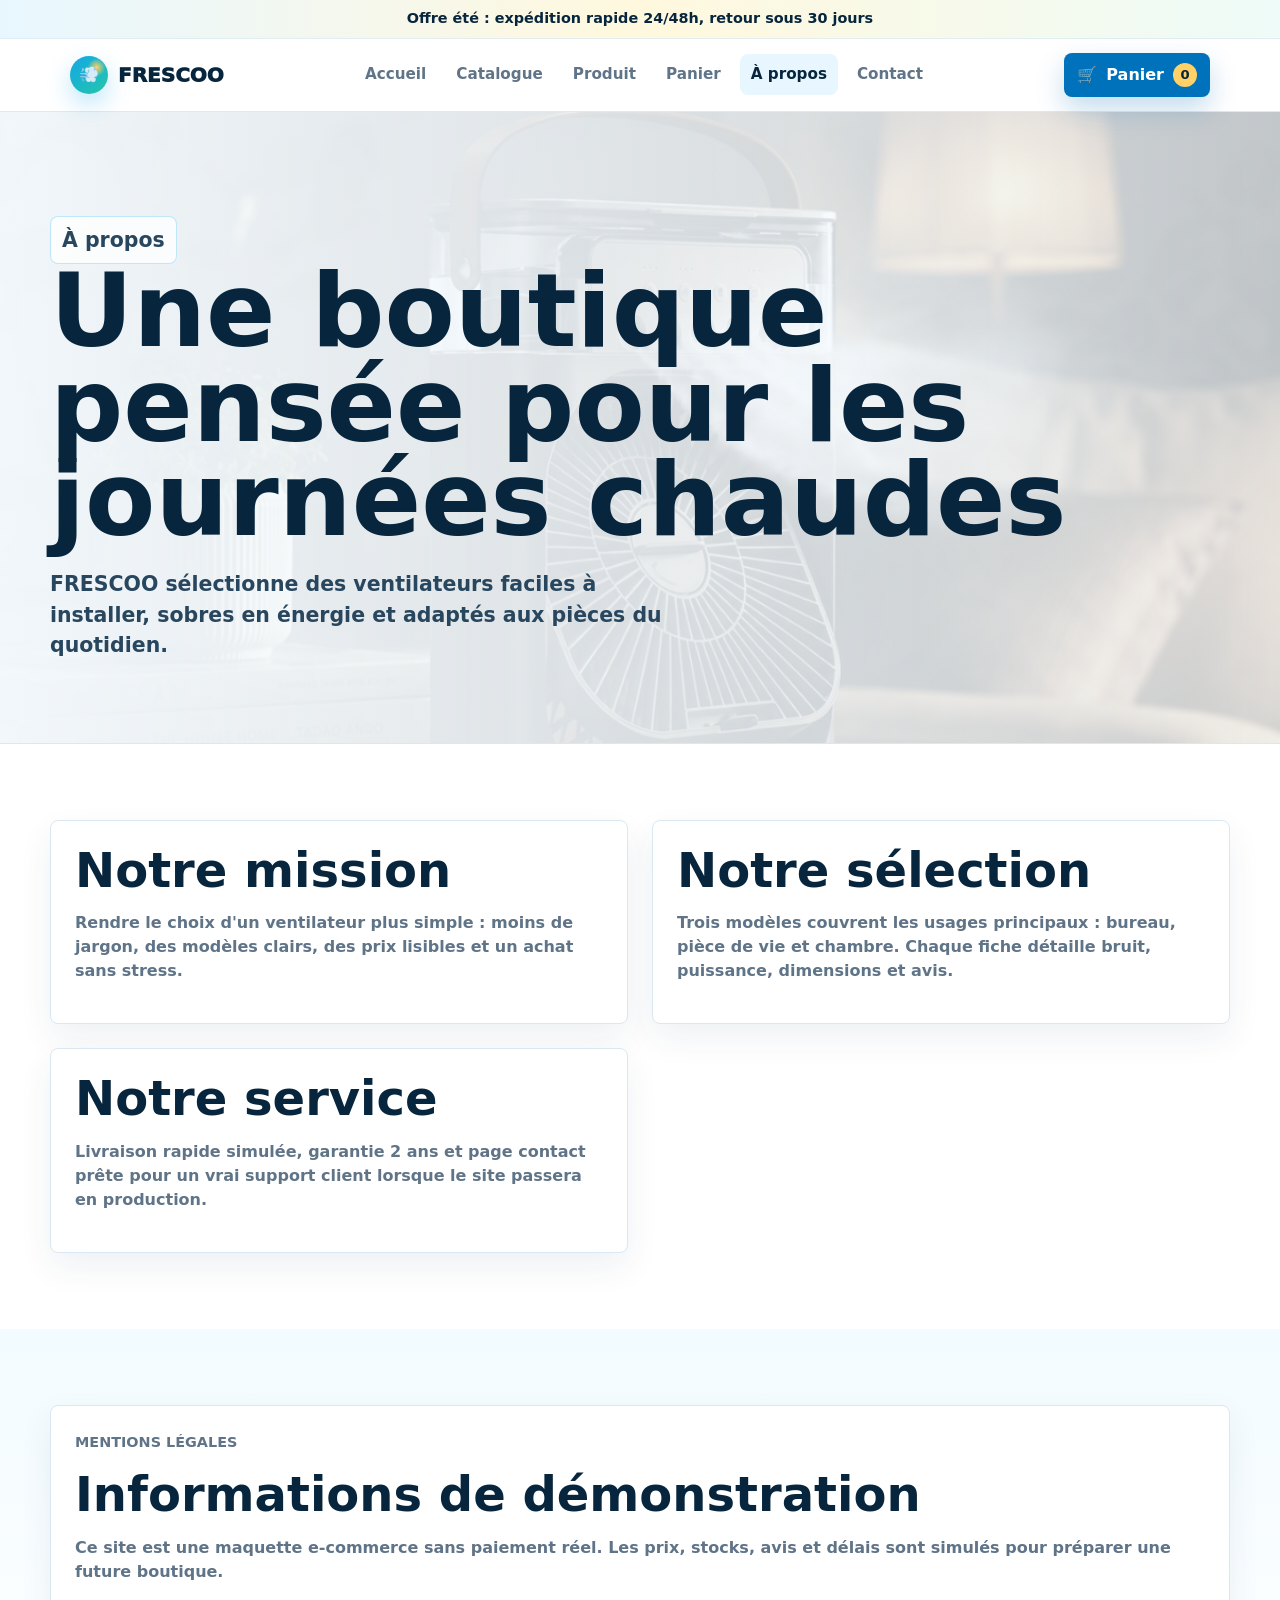
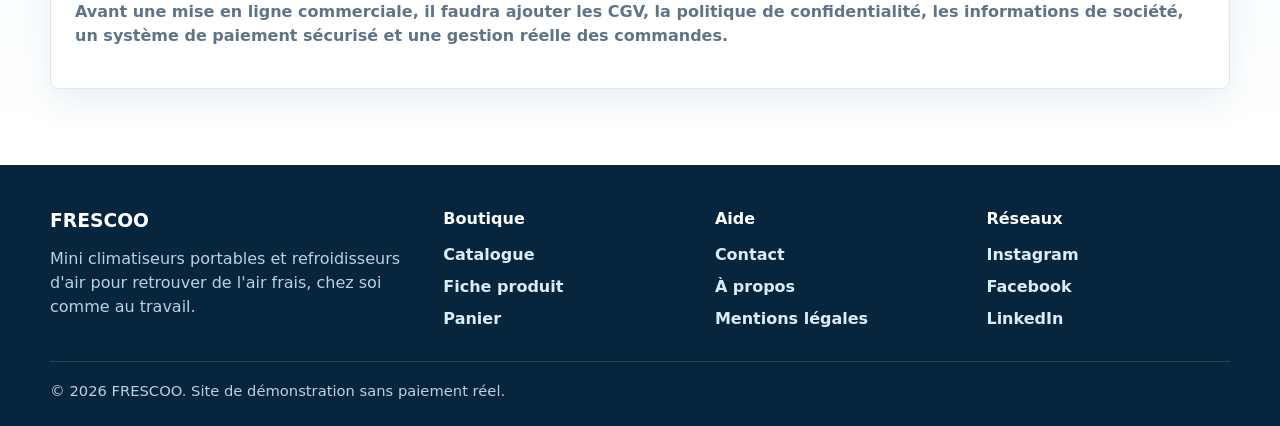
==== apropos.html @ 9f678cf2 "Version 1" ====
<!DOCTYPE html>
<html lang="fr">
<head>
  <meta charset="UTF-8" />
  <meta name="viewport" content="width=device-width, initial-scale=1.0" />
  <meta name="description" content="À propos de FRESCOO, boutique de mini climatiseurs portables pour la maison et le bureau." />
  <title>FRESCOO - À propos</title>
  <link rel="stylesheet" href="css/style.css" />
  <script src="js/data.js" defer></script>
  <script src="js/app.js" defer></script>
</head>
<body data-page="apropos">
  <a class="skip-link" href="#contenu">Aller au contenu</a>

  <header class="site-header">
    <div class="announcement">Offre été : expédition rapide 24/48h, retour sous 30 jours</div>
    <nav class="navbar" aria-label="Navigation principale">
      <a class="brand" href="site.html" aria-label="Accueil FRESCOO">
        <span class="brand-mark" aria-hidden="true">💨</span>
        <span>FRESCOO</span>
      </a>
      <div class="nav-links">
        <a class="nav-link" data-page="accueil" href="site.html">Accueil</a>
        <a class="nav-link" data-page="catalogue" href="catalogue.html">Catalogue</a>
        <a class="nav-link" data-page="produit" href="produit.html">Produit</a>
        <a class="nav-link" data-page="panier" href="panier.html">Panier</a>
        <a class="nav-link" data-page="apropos" href="apropos.html">À propos</a>
        <a class="nav-link" data-page="contact" href="contact.html">Contact</a>
      </div>
      <a class="cart-button" href="panier.html" aria-label="Voir le panier">
        <span aria-hidden="true">🛒</span>
        <span>Panier</span>
        <span class="cart-count">0</span>
      </a>
    </nav>
  </header>

  <main id="contenu">
    <section class="page-hero">
      <div class="section-inner">
        <p class="eyebrow">À propos</p>
        <h1>Une boutique pensée pour les journées chaudes</h1>
        <p>FRESCOO sélectionne des ventilateurs faciles à installer, sobres en énergie et adaptés aux pièces du quotidien.</p>
      </div>
    </section>

    <section class="section">
      <div class="section-inner info-grid">
        <article class="info-card">
          <h2>Notre mission</h2>
          <p>Rendre le choix d'un ventilateur plus simple : moins de jargon, des modèles clairs, des prix lisibles et un achat sans stress.</p>
        </article>
        <article class="info-card">
          <h2>Notre sélection</h2>
          <p>Trois modèles couvrent les usages principaux : bureau, pièce de vie et chambre. Chaque fiche détaille bruit, puissance, dimensions et avis.</p>
        </article>
        <article class="info-card">
          <h2>Notre service</h2>
          <p>Livraison rapide simulée, garantie 2 ans et page contact prête pour un vrai support client lorsque le site passera en production.</p>
        </article>
      </div>
    </section>

    <section class="section section-tint" id="mentions">
      <div class="section-inner legal-block">
        <p class="section-kicker">Mentions légales</p>
        <h2>Informations de démonstration</h2>
        <p>Ce site est une maquette e-commerce sans paiement réel. Les prix, stocks, avis et délais sont simulés pour préparer une future boutique.</p>
        <p>Avant une mise en ligne commerciale, il faudra ajouter les CGV, la politique de confidentialité, les informations de société, un système de paiement sécurisé et une gestion réelle des commandes.</p>
      </div>
    </section>
  </main>

  <footer class="site-footer">
    <div class="footer-inner">
      <div>
        <h3>FRESCOO</h3>
        <p>Mini climatiseurs portables et refroidisseurs d'air pour retrouver de l'air frais, chez soi comme au travail.</p>
      </div>
      <div>
        <h4>Boutique</h4>
        <a href="catalogue.html">Catalogue</a>
        <a href="produit.html">Fiche produit</a>
        <a href="panier.html">Panier</a>
      </div>
      <div>
        <h4>Aide</h4>
        <a href="contact.html">Contact</a>
        <a href="apropos.html">À propos</a>
        <a href="apropos.html#mentions">Mentions légales</a>
      </div>
      <div>
        <h4>Réseaux</h4>
        <a href="https://www.instagram.com/" target="_blank" rel="noreferrer">Instagram</a>
        <a href="https://www.facebook.com/" target="_blank" rel="noreferrer">Facebook</a>
        <a href="https://www.linkedin.com/" target="_blank" rel="noreferrer">LinkedIn</a>
      </div>
    </div>
    <p class="footer-bottom">© 2026 FRESCOO. Site de démonstration sans paiement réel.</p>
  </footer>

  <div class="toast" id="toast" role="status" aria-live="polite"></div>
</body>
</html>
---- css/style.css ----
:root {
  --blue-950: #07263d;
  --blue-800: #074e7d;
  --blue-650: #0072bc;
  --blue-500: #13a7e6;
  --blue-100: #e8f7ff;
  --mint: #24c7a9;
  --coral: #ff6f61;
  --sun: #ffd166;
  --ink: #183247;
  --muted: #607488;
  --line: #d9e8f2;
  --soft: #f5fbff;
  --white: #ffffff;
  --radius: 8px;
  --shadow: 0 18px 45px rgba(7, 50, 79, 0.14);
  --max: 1180px;
}

* {
  box-sizing: border-box;
}

html {
  scroll-behavior: smooth;
}

body {
  margin: 0;
  color: var(--ink);
  background: var(--soft);
  font-family: Inter, ui-sans-serif, system-ui, -apple-system, BlinkMacSystemFont, "Segoe UI", sans-serif;
  line-height: 1.5;
}

img {
  display: block;
  max-width: 100%;
}

a {
  color: inherit;
  text-decoration: none;
}

button,
input,
select,
textarea {
  font: inherit;
}

button {
  cursor: pointer;
}

.skip-link {
  position: fixed;
  top: 10px;
  left: 10px;
  z-index: 1000;
  transform: translateY(-140%);
  padding: 10px 14px;
  border-radius: var(--radius);
  color: var(--white);
  background: var(--blue-950);
  transition: transform 0.2s ease;
}

.skip-link:focus {
  transform: translateY(0);
}

.sr-only {
  position: absolute;
  width: 1px;
  height: 1px;
  padding: 0;
  margin: -1px;
  overflow: hidden;
  clip: rect(0, 0, 0, 0);
  white-space: nowrap;
  border: 0;
}

.site-header {
  position: sticky;
  top: 0;
  z-index: 50;
  background: rgba(255, 255, 255, 0.96);
  border-bottom: 1px solid rgba(217, 232, 242, 0.9);
  backdrop-filter: blur(18px);
}

.announcement {
  color: var(--blue-950);
  background: linear-gradient(90deg, var(--blue-100), #fff8de, #eefbf8);
  border-bottom: 1px solid rgba(217, 232, 242, 0.7);
  font-size: 0.9rem;
  font-weight: 800;
  text-align: center;
  padding: 8px 18px;
}

.navbar {
  width: min(100%, var(--max));
  margin: 0 auto;
  padding: 14px 20px;
  display: flex;
  align-items: center;
  justify-content: space-between;
  gap: 18px;
}

.brand {
  display: inline-flex;
  align-items: center;
  gap: 10px;
  min-width: max-content;
  color: var(--blue-950);
  font-weight: 950;
}

.brand-mark {
  width: 38px;
  height: 38px;
  display: grid;
  place-items: center;
  border-radius: 50%;
  color: var(--white);
  background:
    radial-gradient(circle at 70% 30%, var(--sun), transparent 24%),
    linear-gradient(135deg, var(--blue-500), var(--mint));
  box-shadow: 0 10px 24px rgba(19, 167, 230, 0.28);
}

.brand span:last-child {
  font-size: 1.25rem;
}

.nav-links {
  display: flex;
  justify-content: center;
  gap: 8px;
  flex: 1;
}

.nav-link {
  padding: 9px 11px;
  border-radius: var(--radius);
  color: var(--muted);
  font-size: 0.95rem;
  font-weight: 780;
  transition: color 0.2s ease, background 0.2s ease;
}

.nav-link:hover,
.nav-link:focus-visible,
.nav-link.is-active {
  color: var(--blue-950);
  background: var(--blue-100);
  outline: none;
}

.cart-button {
  display: inline-flex;
  align-items: center;
  gap: 9px;
  min-width: max-content;
  border: 0;
  border-radius: var(--radius);
  padding: 10px 13px;
  color: var(--white);
  background: var(--blue-650);
  font-weight: 850;
  box-shadow: 0 12px 28px rgba(0, 110, 184, 0.24);
}

.cart-count {
  display: inline-grid;
  min-width: 24px;
  height: 24px;
  padding: 0 6px;
  place-items: center;
  border-radius: 999px;
  color: var(--blue-950);
  background: var(--sun);
  font-size: 0.82rem;
}

.hero {
  min-height: 78svh;
  display: flex;
  align-items: center;
  position: relative;
  background-image:
    linear-gradient(90deg, rgba(247, 252, 255, 0.96) 0%, rgba(247, 252, 255, 0.82) 38%, rgba(247, 252, 255, 0.2) 70%),
    url("../assets/frescoo-hero.png");
  background-position: center;
  background-size: cover;
  border-bottom: 1px solid var(--line);
  overflow: hidden;
}

.hero-content,
.section-inner {
  width: min(100%, var(--max));
  margin: 0 auto;
}

.hero-content {
  padding: 72px 20px 58px;
}

.hero-copy {
  max-width: 610px;
}

.eyebrow,
.section-kicker {
  display: inline-flex;
  align-items: center;
  gap: 8px;
  margin: 0 0 16px;
  color: var(--blue-800);
  font-size: 0.9rem;
  font-weight: 900;
  text-transform: uppercase;
}

.eyebrow {
  padding: 8px 11px;
  border: 1px solid rgba(19, 167, 230, 0.25);
  border-radius: var(--radius);
  color: var(--blue-950);
  background: rgba(255, 255, 255, 0.78);
  text-transform: none;
}

.hero h1,
.page-hero h1 {
  margin: 0;
  color: var(--blue-950);
  font-size: clamp(3.3rem, 8vw, 7rem);
  line-height: 0.92;
  letter-spacing: 0;
}

.hero-subtitle,
.page-hero p,
.lead {
  max-width: 640px;
  margin: 22px 0 0;
  color: #28475f;
  font-size: clamp(1.05rem, 2vw, 1.28rem);
  font-weight: 620;
}

.hero-actions {
  display: flex;
  flex-wrap: wrap;
  gap: 12px;
  margin-top: 28px;
}

.btn {
  display: inline-flex;
  align-items: center;
  justify-content: center;
  gap: 9px;
  min-height: 44px;
  border-radius: var(--radius);
  border: 1px solid transparent;
  padding: 11px 16px;
  font-weight: 850;
  transition: transform 0.2s ease, box-shadow 0.2s ease, background 0.2s ease;
}

.btn:hover {
  transform: translateY(-1px);
}

.btn:focus-visible {
  outline: 3px solid rgba(19, 167, 230, 0.35);
  outline-offset: 2px;
}

.btn-primary {
  color: var(--white);
  background: var(--blue-650);
  box-shadow: 0 14px 30px rgba(0, 110, 184, 0.24);
}

.btn-secondary {
  color: var(--blue-950);
  background: var(--white);
  border-color: var(--line);
}

.btn-accent {
  color: var(--blue-950);
  background: var(--sun);
}

.hero-metrics {
  display: grid;
  grid-template-columns: repeat(3, minmax(0, 1fr));
  gap: 12px;
  max-width: 580px;
  margin-top: 34px;
}

.hero-metrics div {
  padding: 12px 0;
  border-top: 2px solid rgba(19, 167, 230, 0.22);
}

.hero-metrics strong {
  display: block;
  color: var(--blue-950);
  font-size: 1.35rem;
  line-height: 1.1;
}

.hero-metrics span {
  color: var(--muted);
  font-size: 0.92rem;
  font-weight: 720;
}

.benefits {
  background: var(--white);
  border-bottom: 1px solid var(--line);
}

.benefits-grid {
  width: min(100%, var(--max));
  margin: 0 auto;
  padding: 22px 20px;
  display: grid;
  grid-template-columns: repeat(4, minmax(0, 1fr));
  gap: 16px;
}

.benefit {
  display: grid;
  grid-template-columns: auto 1fr;
  align-items: start;
  gap: 12px;
  padding: 12px;
  border-left: 3px solid var(--blue-500);
}

.benefit:nth-child(2) {
  border-left-color: var(--mint);
}

.benefit:nth-child(3) {
  border-left-color: var(--coral);
}

.benefit:nth-child(4) {
  border-left-color: var(--sun);
}

.benefit-icon {
  width: 38px;
  height: 38px;
  display: grid;
  place-items: center;
  border-radius: 50%;
  background: var(--blue-100);
  font-size: 1.2rem;
}

.benefit strong {
  display: block;
  color: var(--blue-950);
}

.benefit span {
  display: block;
  color: var(--muted);
  font-size: 0.9rem;
}

.section {
  padding: 76px 20px;
  background: var(--white);
}

.section-tint {
  background: linear-gradient(180deg, #f2fbff, #ffffff);
}

.page-hero {
  padding: 82px 20px;
  color: var(--blue-950);
  background:
    linear-gradient(90deg, rgba(245, 251, 255, 0.98), rgba(245, 251, 255, 0.78)),
    url("../assets/frescoo-hero.png") center / cover;
  border-bottom: 1px solid var(--line);
}

.page-hero-small {
  padding-block: 58px;
}

.page-hero-small h1 {
  font-size: clamp(2.4rem, 5vw, 4.8rem);
}

.section-heading {
  display: flex;
  align-items: end;
  justify-content: space-between;
  gap: 22px;
  margin-bottom: 28px;
}

.section-heading h2,
.split-panel h2,
.info-card h2,
.contact-card h2,
.contact-aside h2,
.legal-block h2 {
  margin: 0;
  color: var(--blue-950);
  font-size: clamp(1.8rem, 4vw, 3rem);
  line-height: 1.05;
  letter-spacing: 0;
}

.section-heading p {
  max-width: 560px;
  margin: 12px 0 0;
  color: var(--muted);
  font-weight: 620;
}

.product-grid {
  display: grid;
  grid-template-columns: repeat(3, minmax(0, 1fr));
  gap: 18px;
}

.product-card {
  display: flex;
  flex-direction: column;
  min-width: 0;
  overflow: hidden;
  border: 1px solid var(--line);
  border-radius: var(--radius);
  background: var(--white);
  box-shadow: 0 14px 34px rgba(7, 50, 79, 0.08);
  transition: transform 0.2s ease, box-shadow 0.2s ease;
}

.product-card:hover {
  transform: translateY(-3px);
  box-shadow: var(--shadow);
}

.product-media {
  position: relative;
  aspect-ratio: 1 / 0.78;
  overflow: hidden;
  background: var(--blue-100);
}

.product-media img {
  width: 100%;
  height: 100%;
  object-fit: cover;
}

.badge {
  display: inline-flex;
  align-items: center;
  gap: 6px;
  border-radius: var(--radius);
  padding: 6px 8px;
  color: var(--blue-950);
  background: var(--sun);
  font-size: 0.78rem;
  font-weight: 900;
  line-height: 1;
}

.badge-floating {
  position: absolute;
  top: 12px;
  left: 12px;
  box-shadow: 0 8px 22px rgba(7, 50, 79, 0.12);
}

.product-body {
  flex: 1;
  display: flex;
  flex-direction: column;
  gap: 14px;
  padding: 18px;
}

.product-meta {
  display: flex;
  align-items: center;
  justify-content: space-between;
  gap: 10px;
  color: var(--muted);
  font-size: 0.9rem;
  font-weight: 740;
}

.rating {
  color: #9a6a00;
  white-space: nowrap;
}

.product-card h3 {
  margin: 0;
  color: var(--blue-950);
  font-size: 1.22rem;
  line-height: 1.15;
}

.product-card p {
  margin: 0;
  color: var(--muted);
}

.feature-tags {
  display: flex;
  flex-wrap: wrap;
  gap: 8px;
}

.feature-tag {
  display: inline-flex;
  align-items: center;
  gap: 5px;
  border: 1px solid var(--line);
  border-radius: var(--radius);
  padding: 6px 8px;
  color: var(--blue-950);
  background: #fbfeff;
  font-size: 0.82rem;
  font-weight: 800;
}

.price-line {
  display: flex;
  align-items: baseline;
  gap: 10px;
  margin-top: auto;
}

.price {
  color: var(--blue-950);
  font-size: 1.45rem;
  font-weight: 950;
}

.old-price {
  color: var(--muted);
  text-decoration: line-through;
  font-weight: 700;
}

.product-actions {
  display: grid;
  grid-template-columns: 1fr 1fr;
  gap: 10px;
}

.catalog-layout {
  display: grid;
  grid-template-columns: 285px 1fr;
  align-items: start;
  gap: 24px;
}

.filters {
  position: sticky;
  top: 106px;
  border: 1px solid var(--line);
  border-radius: var(--radius);
  padding: 18px;
  background: var(--white);
  box-shadow: 0 14px 34px rgba(7, 50, 79, 0.07);
}

.filters h2 {
  margin: 0 0 16px;
  color: var(--blue-950);
  font-size: 1.15rem;
}

.filter-group {
  display: grid;
  gap: 10px;
  padding: 16px 0;
  border-top: 1px solid var(--line);
}

.filter-group:first-of-type {
  border-top: 0;
  padding-top: 0;
}

.filter-group label,
.check-row {
  display: flex;
  align-items: center;
  justify-content: space-between;
  gap: 12px;
  color: var(--ink);
  font-weight: 750;
}

.filter-group small {
  display: block;
  color: var(--muted);
  font-weight: 650;
}

.check-row {
  justify-content: flex-start;
  padding: 9px 10px;
  border: 1px solid var(--line);
  border-radius: var(--radius);
  background: #fbfeff;
}

.check-row input {
  width: 18px;
  height: 18px;
  accent-color: var(--blue-650);
}

input[type="range"] {
  width: 100%;
  accent-color: var(--blue-650);
}

.catalog-main {
  min-width: 0;
}

.catalog-toolbar {
  display: flex;
  align-items: center;
  justify-content: space-between;
  gap: 14px;
  margin-bottom: 16px;
  padding: 12px 14px;
  border: 1px solid var(--line);
  border-radius: var(--radius);
  background: rgba(255, 255, 255, 0.82);
}

.catalog-toolbar p {
  margin: 0;
  color: var(--muted);
  font-weight: 800;
}

.select,
.field input,
.field select,
.field textarea {
  width: 100%;
  border: 1px solid var(--line);
  border-radius: var(--radius);
  padding: 12px;
  color: var(--ink);
  background: #fbfeff;
}

.select {
  min-height: 42px;
  min-width: 220px;
  color: var(--blue-950);
  background: var(--white);
  font-weight: 760;
}

.empty-state {
  display: none;
  border: 1px dashed #a8cde3;
  border-radius: var(--radius);
  padding: 28px;
  color: var(--muted);
  background: #fbfeff;
  text-align: center;
  font-weight: 750;
}

.empty-state.is-visible {
  display: block;
}

.detail-shell {
  display: grid;
  grid-template-columns: minmax(280px, 0.9fr) minmax(0, 1.1fr);
  gap: 28px;
  border: 1px solid var(--line);
  border-radius: var(--radius);
  padding: 22px;
  background: linear-gradient(135deg, #ffffff, #f7fcff);
  box-shadow: var(--shadow);
}

.detail-gallery {
  display: grid;
  gap: 12px;
  align-self: stretch;
}

.detail-image {
  overflow: hidden;
  min-height: 420px;
  border-radius: var(--radius);
  background: var(--blue-100);
}

.detail-image img {
  width: 100%;
  height: 100%;
  object-fit: cover;
}

.thumbnail-row {
  display: grid;
  grid-template-columns: repeat(3, minmax(0, 1fr));
  gap: 10px;
}

.thumb-link {
  min-width: 0;
  border: 1px solid var(--line);
  border-radius: var(--radius);
  padding: 5px;
  color: var(--blue-950);
  background: var(--white);
  font-weight: 800;
}

.thumb-link.is-active {
  border-color: var(--blue-500);
  box-shadow: 0 0 0 3px rgba(19, 167, 230, 0.16);
}

.thumb-link img {
  width: 100%;
  height: 74px;
  object-fit: cover;
  border-radius: 6px;
  background: var(--blue-100);
}

.thumb-link span {
  display: block;
  overflow: hidden;
  padding: 6px 2px 2px;
  font-size: 0.75rem;
  line-height: 1.2;
  text-overflow: ellipsis;
  white-space: nowrap;
}

.detail-content h2 {
  margin: 0;
  color: var(--blue-950);
  font-size: clamp(1.85rem, 3.5vw, 3rem);
  line-height: 1.05;
}

.detail-description {
  margin: 14px 0 0;
  color: var(--muted);
  font-size: 1.03rem;
  font-weight: 620;
}

.detail-topline {
  display: flex;
  flex-wrap: wrap;
  gap: 10px;
  margin-bottom: 13px;
}

.spec-grid {
  display: grid;
  grid-template-columns: repeat(2, minmax(0, 1fr));
  gap: 10px;
  margin: 20px 0;
}

.spec {
  border: 1px solid var(--line);
  border-radius: var(--radius);
  padding: 11px;
  background: var(--white);
}

.spec span {
  display: block;
  color: var(--muted);
  font-size: 0.82rem;
  font-weight: 780;
}

.spec strong {
  color: var(--blue-950);
}

.reviews {
  display: grid;
  gap: 10px;
  margin-top: 18px;
}

.review {
  border-left: 3px solid var(--mint);
  padding: 8px 0 8px 12px;
}

.review p {
  margin: 4px 0 0;
  color: var(--muted);
}

.detail-actions {
  display: flex;
  flex-wrap: wrap;
  align-items: center;
  gap: 12px;
  margin-top: 20px;
}

.cart-layout {
  display: grid;
  grid-template-columns: minmax(0, 1fr) 340px;
  gap: 24px;
  align-items: start;
}

.cart-list,
.cart-summary,
.info-card,
.contact-card,
.contact-aside,
.promo-panel,
.legal-block {
  border: 1px solid var(--line);
  border-radius: var(--radius);
  background: var(--white);
  box-shadow: 0 14px 34px rgba(7, 50, 79, 0.07);
}

.cart-list {
  overflow: hidden;
}

.cart-empty {
  padding: 28px;
  color: var(--muted);
  text-align: center;
  font-weight: 760;
}

.cart-row {
  display: grid;
  grid-template-columns: 86px minmax(0, 1fr) auto;
  gap: 14px;
  align-items: center;
  padding: 16px;
  border-top: 1px solid var(--line);
}

.cart-row:first-child {
  border-top: 0;
}

.cart-row img {
  width: 86px;
  height: 76px;
  object-fit: cover;
  border-radius: var(--radius);
  background: var(--blue-100);
}

.cart-row h3 {
  margin: 0;
  color: var(--blue-950);
  font-size: 1.02rem;
}

.cart-row p {
  margin: 4px 0 0;
  color: var(--muted);
  font-size: 0.9rem;
}

.qty-controls {
  display: inline-flex;
  align-items: center;
  border: 1px solid var(--line);
  border-radius: var(--radius);
  overflow: hidden;
  background: #fbfeff;
}

.qty-controls button {
  width: 36px;
  height: 36px;
  border: 0;
  color: var(--blue-950);
  background: transparent;
  font-size: 1.05rem;
  font-weight: 900;
}

.qty-controls span {
  min-width: 34px;
  text-align: center;
  color: var(--blue-950);
  font-weight: 900;
}

.cart-row-actions {
  display: grid;
  justify-items: end;
  gap: 9px;
  min-width: 148px;
}

.remove-btn {
  border: 0;
  color: var(--coral);
  background: transparent;
  font-weight: 850;
}

.cart-summary {
  position: sticky;
  top: 106px;
  padding: 20px;
}

.cart-summary h2 {
  margin: 0 0 16px;
  color: var(--blue-950);
  font-size: 1.3rem;
}

.summary-line {
  display: flex;
  justify-content: space-between;
  gap: 12px;
  padding: 10px 0;
  border-top: 1px solid var(--line);
  color: var(--muted);
  font-weight: 760;
}

.summary-line:first-of-type {
  border-top: 0;
}

.summary-total {
  color: var(--blue-950);
  font-size: 1.2rem;
  font-weight: 950;
}

.delivery-note {
  margin: 12px 0 16px;
  color: var(--blue-950);
  background: var(--blue-100);
  border-radius: var(--radius);
  padding: 10px 12px;
  font-weight: 800;
}

.cart-summary .btn {
  width: 100%;
  margin-top: 10px;
}

.split-panel,
.info-grid,
.contact-layout {
  display: grid;
  grid-template-columns: 1fr 1fr;
  gap: 24px;
  align-items: start;
}

.quick-list {
  display: grid;
  gap: 10px;
  margin-top: 22px;
}

.quick-list span,
.contact-info {
  display: block;
  border: 1px solid var(--line);
  border-radius: var(--radius);
  padding: 12px;
  color: var(--blue-950);
  background: var(--white);
  font-weight: 800;
}

.promo-panel,
.info-card,
.contact-card,
.contact-aside,
.legal-block {
  padding: 24px;
}

.promo-panel {
  display: grid;
  gap: 14px;
  align-self: stretch;
  color: var(--blue-950);
  background: linear-gradient(135deg, var(--white), var(--blue-100));
}

.promo-panel strong {
  font-size: 1.55rem;
  line-height: 1.1;
}

.promo-panel span,
.info-card p,
.legal-block p,
.contact-aside span {
  color: var(--muted);
  font-weight: 620;
}

.contact-form {
  display: grid;
  gap: 12px;
  margin-top: 18px;
}

.field {
  display: grid;
  gap: 6px;
}

.field label {
  color: var(--blue-950);
  font-weight: 800;
}

.field textarea {
  min-height: 124px;
  resize: vertical;
}

.form-message {
  min-height: 22px;
  margin: 0;
  color: var(--blue-650);
  font-weight: 820;
}

.contact-info {
  display: grid;
  gap: 5px;
  margin-top: 12px;
}

.site-footer {
  color: #dcecf6;
  background: var(--blue-950);
  padding: 42px 20px 24px;
}

.footer-inner {
  width: min(100%, var(--max));
  margin: 0 auto;
  display: grid;
  grid-template-columns: 1.2fr 0.8fr 0.8fr 0.8fr;
  gap: 28px;
}

.footer-inner h3,
.footer-inner h4 {
  margin: 0 0 12px;
  color: var(--white);
}

.footer-inner p {
  margin: 0;
  color: #b9d2e1;
}

.footer-inner a {
  display: block;
  margin-top: 8px;
  color: #dcecf6;
  font-weight: 700;
}

.footer-bottom {
  width: min(100%, var(--max));
  margin: 30px auto 0;
  padding-top: 18px;
  border-top: 1px solid rgba(255, 255, 255, 0.14);
  color: #b9d2e1;
  font-size: 0.92rem;
}

.toast {
  position: fixed;
  right: 18px;
  bottom: 18px;
  z-index: 80;
  width: min(360px, calc(100vw - 36px));
  transform: translateY(22px);
  opacity: 0;
  pointer-events: none;
  border-radius: var(--radius);
  padding: 13px 15px;
  color: var(--white);
  background: var(--blue-950);
  box-shadow: var(--shadow);
  font-weight: 800;
  transition: opacity 0.2s ease, transform 0.2s ease;
}

.toast.is-visible {
  transform: translateY(0);
  opacity: 1;
}

@media (max-width: 980px) {
  .navbar {
    flex-wrap: wrap;
  }

  .nav-links {
    order: 3;
    width: 100%;
    justify-content: flex-start;
    overflow-x: auto;
    padding-bottom: 2px;
  }

  .hero {
    min-height: 74svh;
    background-image:
      linear-gradient(90deg, rgba(247, 252, 255, 0.98), rgba(247, 252, 255, 0.74)),
      url("../assets/frescoo-hero.png");
    background-position: center right;
  }

  .benefits-grid,
  .product-grid,
  .info-grid,
  .footer-inner {
    grid-template-columns: repeat(2, minmax(0, 1fr));
  }

  .catalog-layout,
  .cart-layout,
  .detail-shell,
  .split-panel,
  .contact-layout {
    grid-template-columns: 1fr;
  }

  .filters,
  .cart-summary {
    position: static;
  }

  .detail-image {
    min-height: 340px;
  }
}

@media (max-width: 640px) {
  .announcement {
    font-size: 0.82rem;
  }

  .navbar {
    padding-inline: 14px;
  }

  .cart-button {
    padding: 9px 10px;
  }

  .hero {
    min-height: auto;
  }

  .hero-content {
    padding: 58px 16px 48px;
  }

  .hero-actions,
  .detail-actions {
    flex-direction: column;
    align-items: stretch;
  }

  .hero-metrics,
  .benefits-grid,
  .product-grid,
  .spec-grid,
  .footer-inner,
  .info-grid,
  .thumbnail-row {
    grid-template-columns: 1fr;
  }

  .section,
  .page-hero {
    padding: 58px 16px;
  }

  .section-heading,
  .catalog-toolbar {
    align-items: stretch;
    flex-direction: column;
  }

  .product-actions {
    grid-template-columns: 1fr;
  }

  .cart-row {
    grid-template-columns: 72px 1fr;
  }

  .cart-row img {
    width: 72px;
    height: 68px;
  }

  .cart-row-actions {
    grid-column: 1 / -1;
    display: flex;
    justify-content: space-between;
    align-items: center;
    min-width: 0;
  }
}
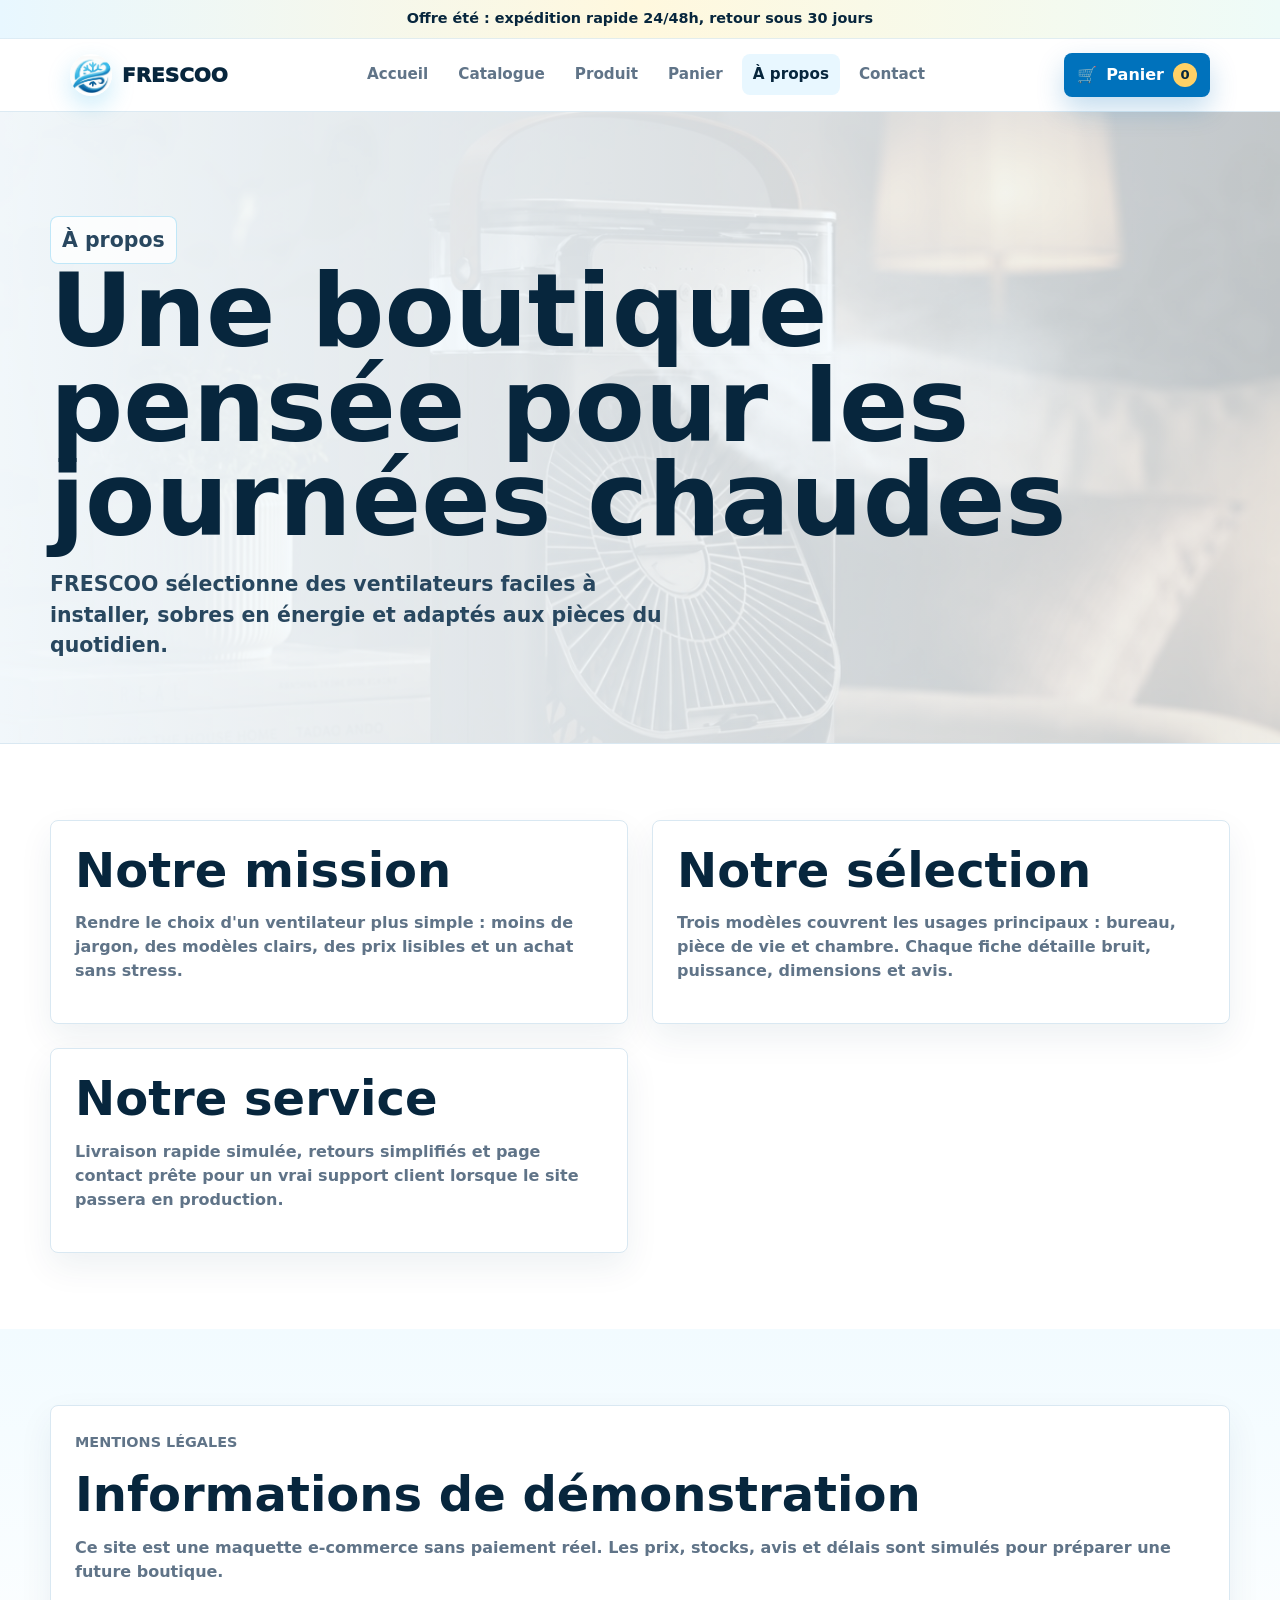
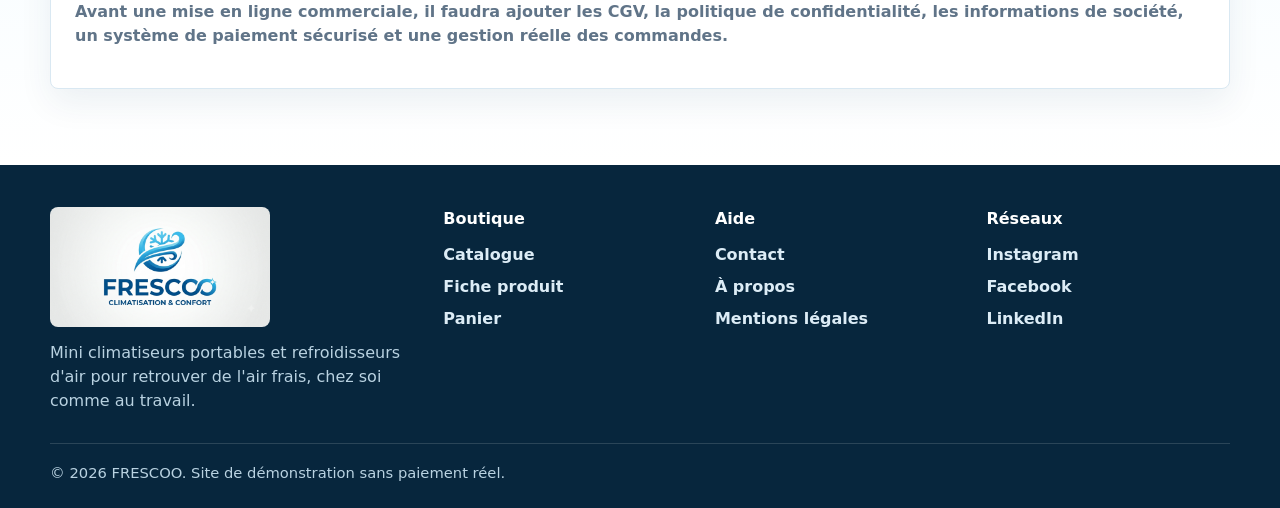
==== commit 0330ab7c: "version 2" ====
--- a/apropos.html
+++ b/apropos.html
@@ -16,7 +16,7 @@
     <div class="announcement">Offre été : expédition rapide 24/48h, retour sous 30 jours</div>
     <nav class="navbar" aria-label="Navigation principale">
       <a class="brand" href="site.html" aria-label="Accueil FRESCOO">
-        <span class="brand-mark" aria-hidden="true">💨</span>
+        <img class="brand-logo" src="assets/logo-sans-texte.png" alt="" aria-hidden="true" />
         <span>FRESCOO</span>
       </a>
       <div class="nav-links">
@@ -56,7 +56,7 @@
         </article>
         <article class="info-card">
           <h2>Notre service</h2>
-          <p>Livraison rapide simulée, garantie 2 ans et page contact prête pour un vrai support client lorsque le site passera en production.</p>
+          <p>Livraison rapide simulée, retours simplifiés et page contact prête pour un vrai support client lorsque le site passera en production.</p>
         </article>
       </div>
     </section>
@@ -74,7 +74,7 @@
   <footer class="site-footer">
     <div class="footer-inner">
       <div>
-        <h3>FRESCOO</h3>
+        <img class="footer-logo" src="assets/logo.png" alt="FRESCOO Climatisation & Confort" />
         <p>Mini climatiseurs portables et refroidisseurs d'air pour retrouver de l'air frais, chez soi comme au travail.</p>
       </div>
       <div>
--- a/css/style.css
+++ b/css/style.css
@@ -121,17 +121,13 @@
   font-weight: 950;
 }
 
-.brand-mark {
-  width: 38px;
-  height: 38px;
-  display: grid;
-  place-items: center;
+.brand-logo {
+  width: 42px;
+  height: 42px;
+  object-fit: contain;
   border-radius: 50%;
-  color: var(--white);
-  background:
-    radial-gradient(circle at 70% 30%, var(--sun), transparent 24%),
-    linear-gradient(135deg, var(--blue-500), var(--mint));
-  box-shadow: 0 10px 24px rgba(19, 167, 230, 0.28);
+  background: var(--white);
+  box-shadow: 0 10px 24px rgba(19, 167, 230, 0.22);
 }
 
 .brand span:last-child {
@@ -1096,6 +1092,14 @@
 .footer-inner h4 {
   margin: 0 0 12px;
   color: var(--white);
+}
+
+.footer-logo {
+  width: min(220px, 100%);
+  height: auto;
+  margin: 0 0 14px;
+  border-radius: var(--radius);
+  background: var(--white);
 }
 
 .footer-inner p {
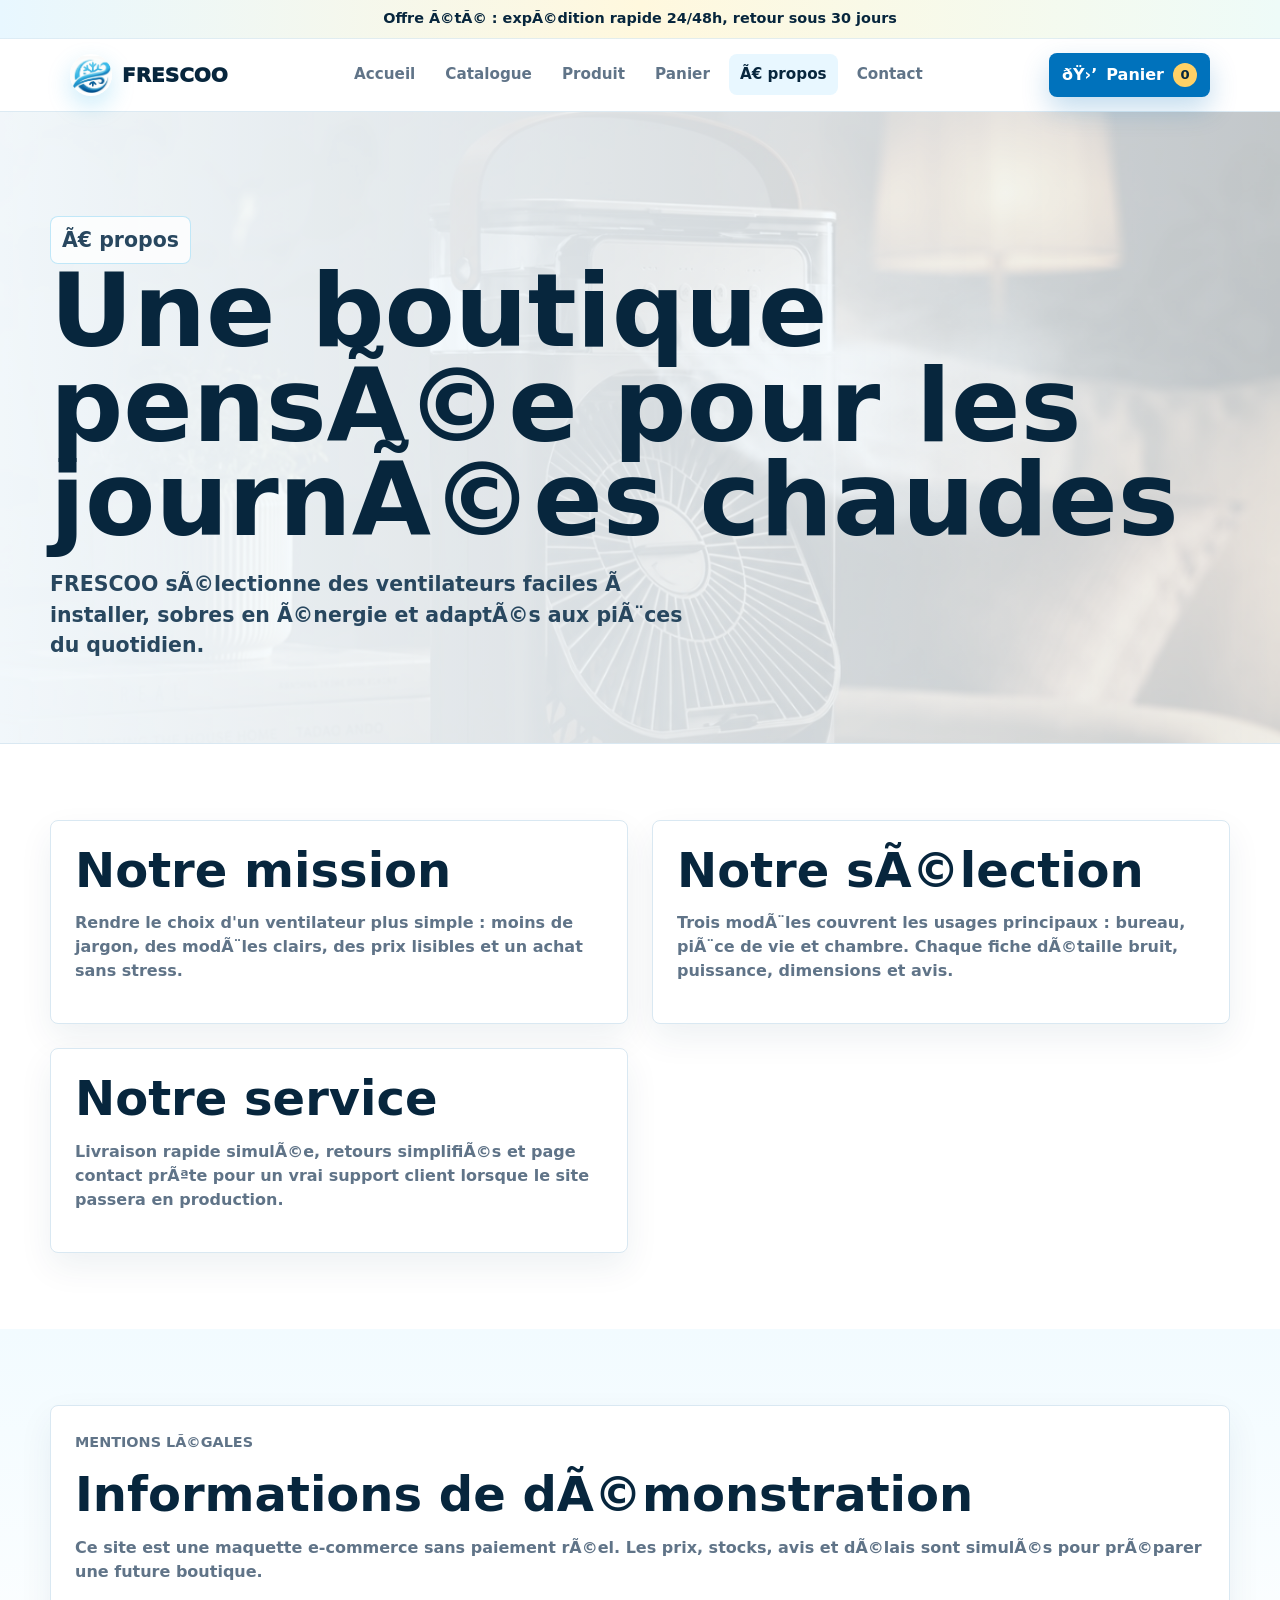
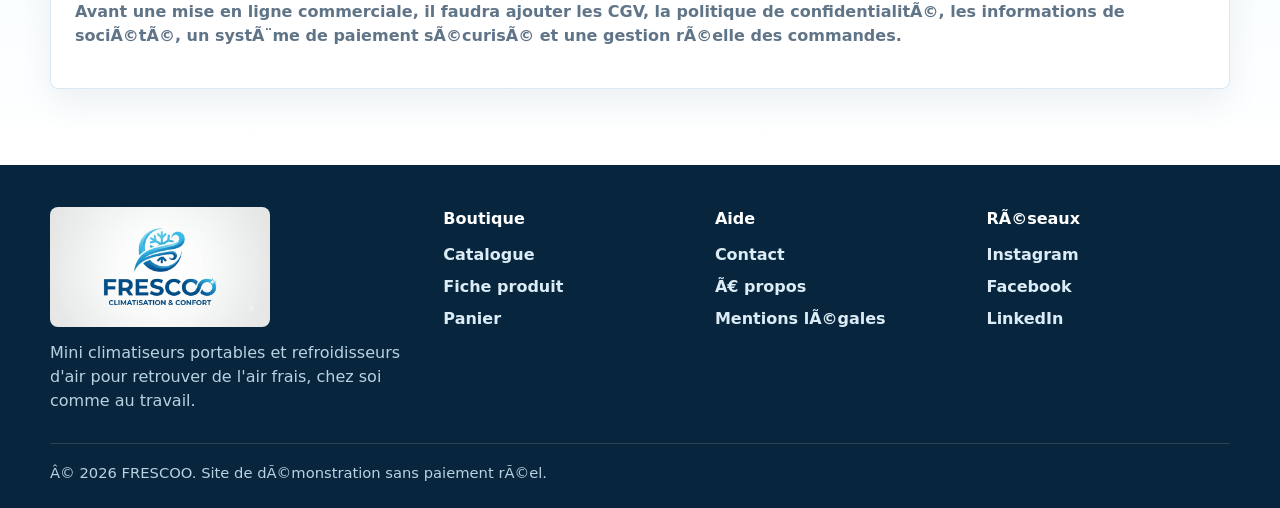
==== commit 740c8b7a: "version 3" ====
--- a/apropos.html
+++ b/apropos.html
@@ -1,10 +1,10 @@
-<!DOCTYPE html>
+﻿<!DOCTYPE html>
 <html lang="fr">
 <head>
   <meta charset="UTF-8" />
   <meta name="viewport" content="width=device-width, initial-scale=1.0" />
-  <meta name="description" content="À propos de FRESCOO, boutique de mini climatiseurs portables pour la maison et le bureau." />
-  <title>FRESCOO - À propos</title>
+  <meta name="description" content="Ã€ propos de FRESCOO, boutique de mini climatiseurs portables pour la maison et le bureau." />
+  <title>FRESCOO - Ã€ propos</title>
   <link rel="stylesheet" href="css/style.css" />
   <script src="js/data.js" defer></script>
   <script src="js/app.js" defer></script>
@@ -13,22 +13,22 @@
   <a class="skip-link" href="#contenu">Aller au contenu</a>
 
   <header class="site-header">
-    <div class="announcement">Offre été : expédition rapide 24/48h, retour sous 30 jours</div>
+    <div class="announcement">Offre Ã©tÃ© : expÃ©dition rapide 24/48h, retour sous 30 jours</div>
     <nav class="navbar" aria-label="Navigation principale">
-      <a class="brand" href="site.html" aria-label="Accueil FRESCOO">
+      <a class="brand" href="index.html" aria-label="Accueil FRESCOO">
         <img class="brand-logo" src="assets/logo-sans-texte.png" alt="" aria-hidden="true" />
         <span>FRESCOO</span>
       </a>
       <div class="nav-links">
-        <a class="nav-link" data-page="accueil" href="site.html">Accueil</a>
+        <a class="nav-link" data-page="accueil" href="index.html">Accueil</a>
         <a class="nav-link" data-page="catalogue" href="catalogue.html">Catalogue</a>
         <a class="nav-link" data-page="produit" href="produit.html">Produit</a>
         <a class="nav-link" data-page="panier" href="panier.html">Panier</a>
-        <a class="nav-link" data-page="apropos" href="apropos.html">À propos</a>
+        <a class="nav-link" data-page="apropos" href="apropos.html">Ã€ propos</a>
         <a class="nav-link" data-page="contact" href="contact.html">Contact</a>
       </div>
       <a class="cart-button" href="panier.html" aria-label="Voir le panier">
-        <span aria-hidden="true">🛒</span>
+        <span aria-hidden="true">ðŸ›’</span>
         <span>Panier</span>
         <span class="cart-count">0</span>
       </a>
@@ -38,9 +38,9 @@
   <main id="contenu">
     <section class="page-hero">
       <div class="section-inner">
-        <p class="eyebrow">À propos</p>
-        <h1>Une boutique pensée pour les journées chaudes</h1>
-        <p>FRESCOO sélectionne des ventilateurs faciles à installer, sobres en énergie et adaptés aux pièces du quotidien.</p>
+        <p class="eyebrow">Ã€ propos</p>
+        <h1>Une boutique pensÃ©e pour les journÃ©es chaudes</h1>
+        <p>FRESCOO sÃ©lectionne des ventilateurs faciles Ã  installer, sobres en Ã©nergie et adaptÃ©s aux piÃ¨ces du quotidien.</p>
       </div>
     </section>
 
@@ -48,25 +48,25 @@
       <div class="section-inner info-grid">
         <article class="info-card">
           <h2>Notre mission</h2>
-          <p>Rendre le choix d'un ventilateur plus simple : moins de jargon, des modèles clairs, des prix lisibles et un achat sans stress.</p>
+          <p>Rendre le choix d'un ventilateur plus simple : moins de jargon, des modÃ¨les clairs, des prix lisibles et un achat sans stress.</p>
         </article>
         <article class="info-card">
-          <h2>Notre sélection</h2>
-          <p>Trois modèles couvrent les usages principaux : bureau, pièce de vie et chambre. Chaque fiche détaille bruit, puissance, dimensions et avis.</p>
+          <h2>Notre sÃ©lection</h2>
+          <p>Trois modÃ¨les couvrent les usages principaux : bureau, piÃ¨ce de vie et chambre. Chaque fiche dÃ©taille bruit, puissance, dimensions et avis.</p>
         </article>
         <article class="info-card">
           <h2>Notre service</h2>
-          <p>Livraison rapide simulée, retours simplifiés et page contact prête pour un vrai support client lorsque le site passera en production.</p>
+          <p>Livraison rapide simulÃ©e, retours simplifiÃ©s et page contact prÃªte pour un vrai support client lorsque le site passera en production.</p>
         </article>
       </div>
     </section>
 
     <section class="section section-tint" id="mentions">
       <div class="section-inner legal-block">
-        <p class="section-kicker">Mentions légales</p>
-        <h2>Informations de démonstration</h2>
-        <p>Ce site est une maquette e-commerce sans paiement réel. Les prix, stocks, avis et délais sont simulés pour préparer une future boutique.</p>
-        <p>Avant une mise en ligne commerciale, il faudra ajouter les CGV, la politique de confidentialité, les informations de société, un système de paiement sécurisé et une gestion réelle des commandes.</p>
+        <p class="section-kicker">Mentions lÃ©gales</p>
+        <h2>Informations de dÃ©monstration</h2>
+        <p>Ce site est une maquette e-commerce sans paiement rÃ©el. Les prix, stocks, avis et dÃ©lais sont simulÃ©s pour prÃ©parer une future boutique.</p>
+        <p>Avant une mise en ligne commerciale, il faudra ajouter les CGV, la politique de confidentialitÃ©, les informations de sociÃ©tÃ©, un systÃ¨me de paiement sÃ©curisÃ© et une gestion rÃ©elle des commandes.</p>
       </div>
     </section>
   </main>
@@ -86,19 +86,20 @@
       <div>
         <h4>Aide</h4>
         <a href="contact.html">Contact</a>
-        <a href="apropos.html">À propos</a>
-        <a href="apropos.html#mentions">Mentions légales</a>
+        <a href="apropos.html">Ã€ propos</a>
+        <a href="apropos.html#mentions">Mentions lÃ©gales</a>
       </div>
       <div>
-        <h4>Réseaux</h4>
+        <h4>RÃ©seaux</h4>
         <a href="https://www.instagram.com/" target="_blank" rel="noreferrer">Instagram</a>
         <a href="https://www.facebook.com/" target="_blank" rel="noreferrer">Facebook</a>
         <a href="https://www.linkedin.com/" target="_blank" rel="noreferrer">LinkedIn</a>
       </div>
     </div>
-    <p class="footer-bottom">© 2026 FRESCOO. Site de démonstration sans paiement réel.</p>
+    <p class="footer-bottom">Â© 2026 FRESCOO. Site de dÃ©monstration sans paiement rÃ©el.</p>
   </footer>
 
   <div class="toast" id="toast" role="status" aria-live="polite"></div>
 </body>
 </html>
+
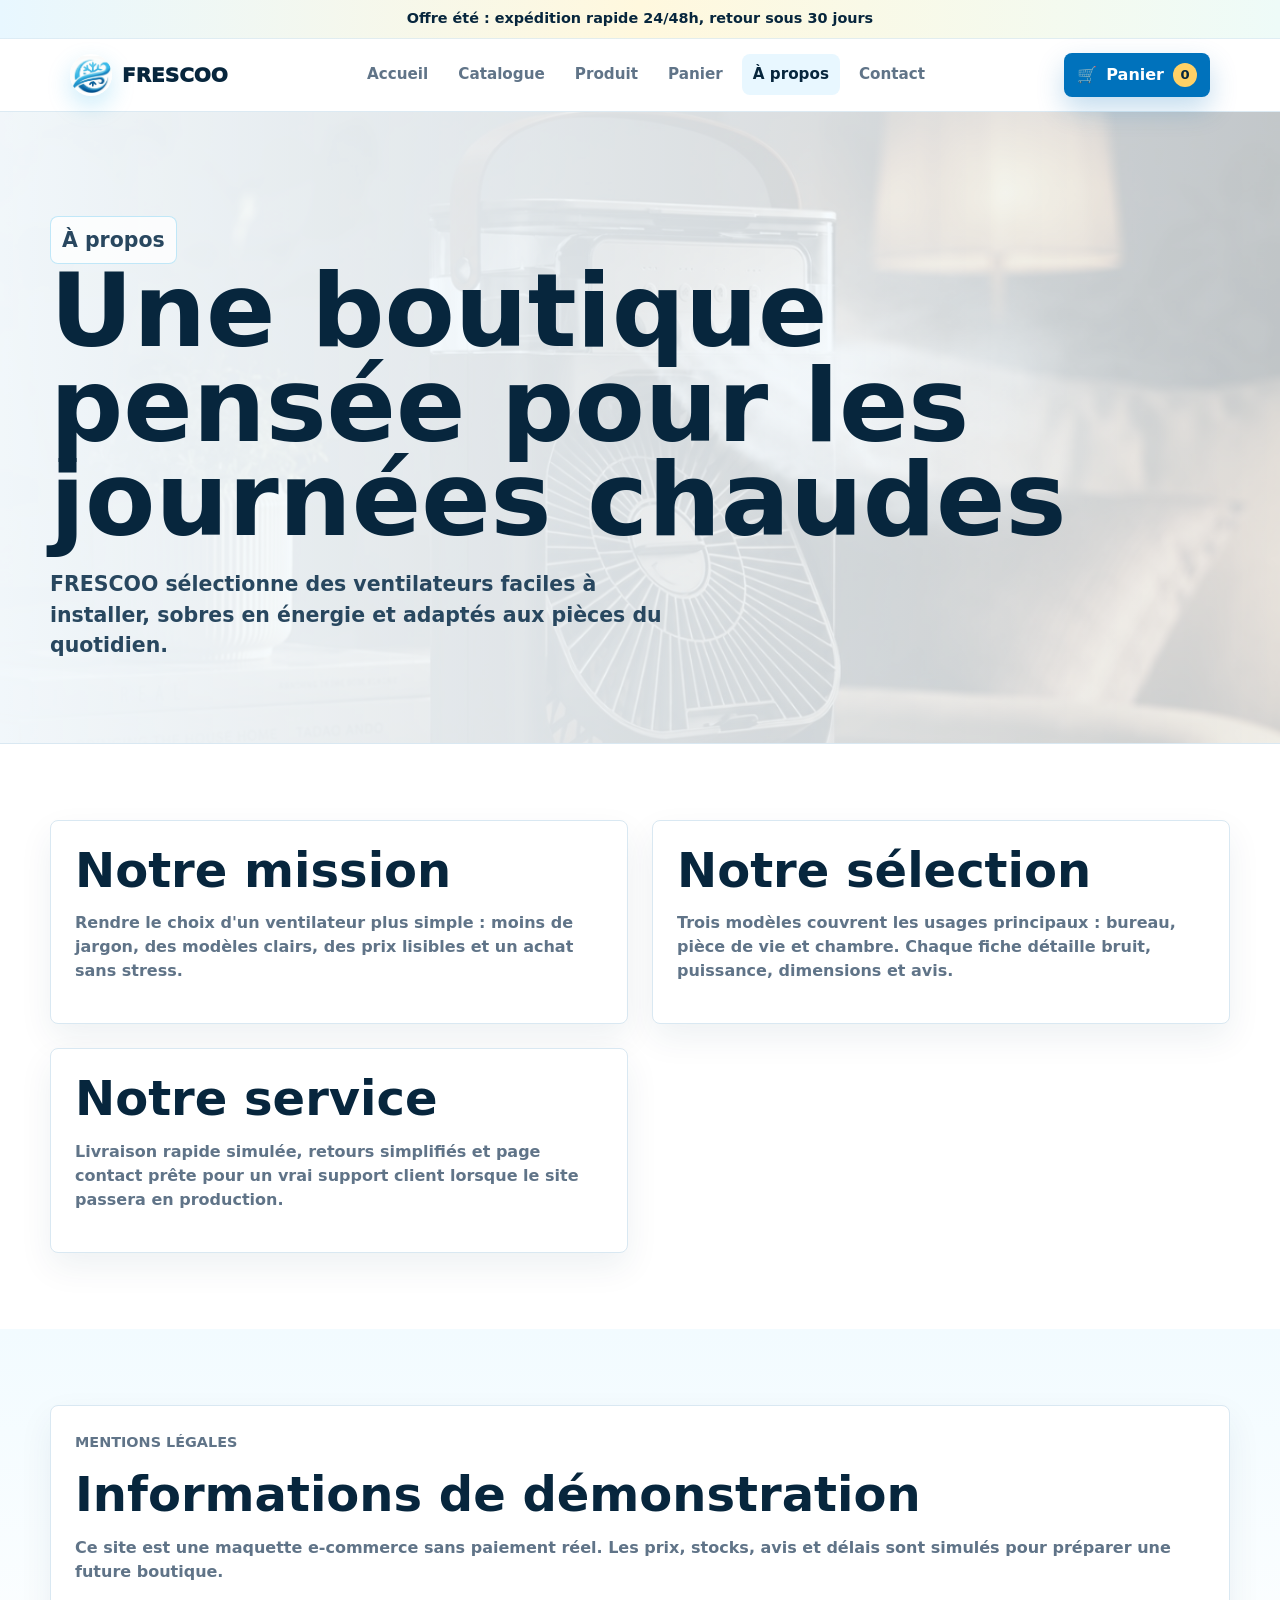
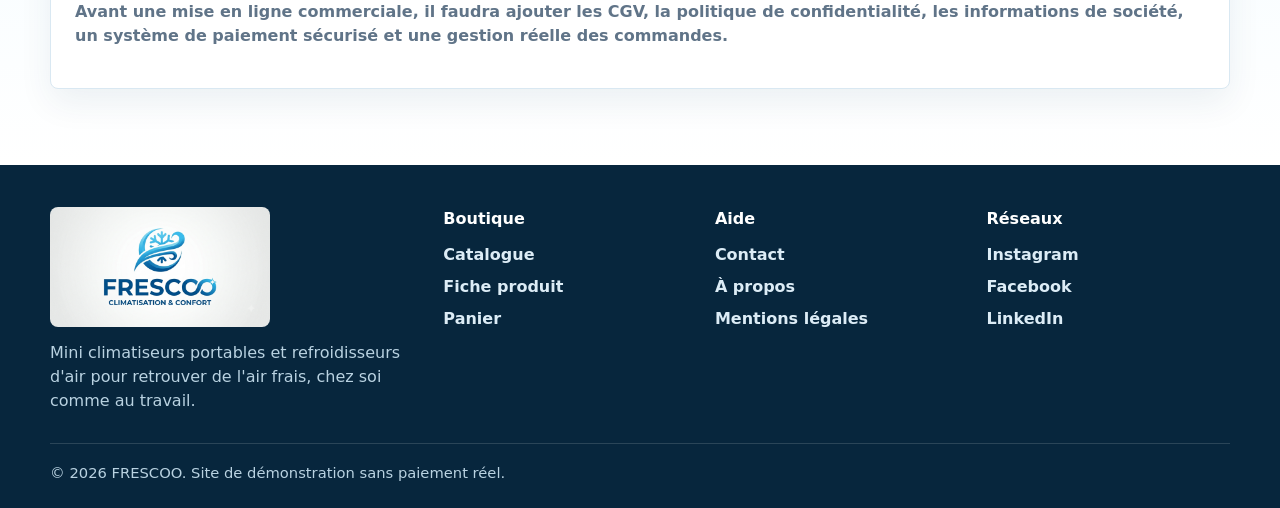
==== commit 4b42750b: "version 4" ====
--- a/apropos.html
+++ b/apropos.html
@@ -1,10 +1,10 @@
-﻿<!DOCTYPE html>
+<!DOCTYPE html>
 <html lang="fr">
 <head>
   <meta charset="UTF-8" />
   <meta name="viewport" content="width=device-width, initial-scale=1.0" />
-  <meta name="description" content="Ã€ propos de FRESCOO, boutique de mini climatiseurs portables pour la maison et le bureau." />
-  <title>FRESCOO - Ã€ propos</title>
+  <meta name="description" content="À propos de FRESCOO, boutique de mini climatiseurs portables pour la maison et le bureau." />
+  <title>FRESCOO - À propos</title>
   <link rel="stylesheet" href="css/style.css" />
   <script src="js/data.js" defer></script>
   <script src="js/app.js" defer></script>
@@ -13,7 +13,7 @@
   <a class="skip-link" href="#contenu">Aller au contenu</a>
 
   <header class="site-header">
-    <div class="announcement">Offre Ã©tÃ© : expÃ©dition rapide 24/48h, retour sous 30 jours</div>
+    <div class="announcement">Offre été : expédition rapide 24/48h, retour sous 30 jours</div>
     <nav class="navbar" aria-label="Navigation principale">
       <a class="brand" href="index.html" aria-label="Accueil FRESCOO">
         <img class="brand-logo" src="assets/logo-sans-texte.png" alt="" aria-hidden="true" />
@@ -24,11 +24,11 @@
         <a class="nav-link" data-page="catalogue" href="catalogue.html">Catalogue</a>
         <a class="nav-link" data-page="produit" href="produit.html">Produit</a>
         <a class="nav-link" data-page="panier" href="panier.html">Panier</a>
-        <a class="nav-link" data-page="apropos" href="apropos.html">Ã€ propos</a>
+        <a class="nav-link" data-page="apropos" href="apropos.html">À propos</a>
         <a class="nav-link" data-page="contact" href="contact.html">Contact</a>
       </div>
       <a class="cart-button" href="panier.html" aria-label="Voir le panier">
-        <span aria-hidden="true">ðŸ›’</span>
+        <span aria-hidden="true">🛒</span>
         <span>Panier</span>
         <span class="cart-count">0</span>
       </a>
@@ -38,9 +38,9 @@
   <main id="contenu">
     <section class="page-hero">
       <div class="section-inner">
-        <p class="eyebrow">Ã€ propos</p>
-        <h1>Une boutique pensÃ©e pour les journÃ©es chaudes</h1>
-        <p>FRESCOO sÃ©lectionne des ventilateurs faciles Ã  installer, sobres en Ã©nergie et adaptÃ©s aux piÃ¨ces du quotidien.</p>
+        <p class="eyebrow">À propos</p>
+        <h1>Une boutique pensée pour les journées chaudes</h1>
+        <p>FRESCOO sélectionne des ventilateurs faciles à installer, sobres en énergie et adaptés aux pièces du quotidien.</p>
       </div>
     </section>
 
@@ -48,25 +48,25 @@
       <div class="section-inner info-grid">
         <article class="info-card">
           <h2>Notre mission</h2>
-          <p>Rendre le choix d'un ventilateur plus simple : moins de jargon, des modÃ¨les clairs, des prix lisibles et un achat sans stress.</p>
+          <p>Rendre le choix d'un ventilateur plus simple : moins de jargon, des modèles clairs, des prix lisibles et un achat sans stress.</p>
         </article>
         <article class="info-card">
-          <h2>Notre sÃ©lection</h2>
-          <p>Trois modÃ¨les couvrent les usages principaux : bureau, piÃ¨ce de vie et chambre. Chaque fiche dÃ©taille bruit, puissance, dimensions et avis.</p>
+          <h2>Notre sélection</h2>
+          <p>Trois modèles couvrent les usages principaux : bureau, pièce de vie et chambre. Chaque fiche détaille bruit, puissance, dimensions et avis.</p>
         </article>
         <article class="info-card">
           <h2>Notre service</h2>
-          <p>Livraison rapide simulÃ©e, retours simplifiÃ©s et page contact prÃªte pour un vrai support client lorsque le site passera en production.</p>
+          <p>Livraison rapide simulée, retours simplifiés et page contact prête pour un vrai support client lorsque le site passera en production.</p>
         </article>
       </div>
     </section>
 
     <section class="section section-tint" id="mentions">
       <div class="section-inner legal-block">
-        <p class="section-kicker">Mentions lÃ©gales</p>
-        <h2>Informations de dÃ©monstration</h2>
-        <p>Ce site est une maquette e-commerce sans paiement rÃ©el. Les prix, stocks, avis et dÃ©lais sont simulÃ©s pour prÃ©parer une future boutique.</p>
-        <p>Avant une mise en ligne commerciale, il faudra ajouter les CGV, la politique de confidentialitÃ©, les informations de sociÃ©tÃ©, un systÃ¨me de paiement sÃ©curisÃ© et une gestion rÃ©elle des commandes.</p>
+        <p class="section-kicker">Mentions légales</p>
+        <h2>Informations de démonstration</h2>
+        <p>Ce site est une maquette e-commerce sans paiement réel. Les prix, stocks, avis et délais sont simulés pour préparer une future boutique.</p>
+        <p>Avant une mise en ligne commerciale, il faudra ajouter les CGV, la politique de confidentialité, les informations de société, un système de paiement sécurisé et une gestion réelle des commandes.</p>
       </div>
     </section>
   </main>
@@ -86,17 +86,17 @@
       <div>
         <h4>Aide</h4>
         <a href="contact.html">Contact</a>
-        <a href="apropos.html">Ã€ propos</a>
-        <a href="apropos.html#mentions">Mentions lÃ©gales</a>
+        <a href="apropos.html">À propos</a>
+        <a href="apropos.html#mentions">Mentions légales</a>
       </div>
       <div>
-        <h4>RÃ©seaux</h4>
+        <h4>Réseaux</h4>
         <a href="https://www.instagram.com/" target="_blank" rel="noreferrer">Instagram</a>
         <a href="https://www.facebook.com/" target="_blank" rel="noreferrer">Facebook</a>
         <a href="https://www.linkedin.com/" target="_blank" rel="noreferrer">LinkedIn</a>
       </div>
     </div>
-    <p class="footer-bottom">Â© 2026 FRESCOO. Site de dÃ©monstration sans paiement rÃ©el.</p>
+    <p class="footer-bottom">© 2026 FRESCOO. Site de démonstration sans paiement réel.</p>
   </footer>
 
   <div class="toast" id="toast" role="status" aria-live="polite"></div>
